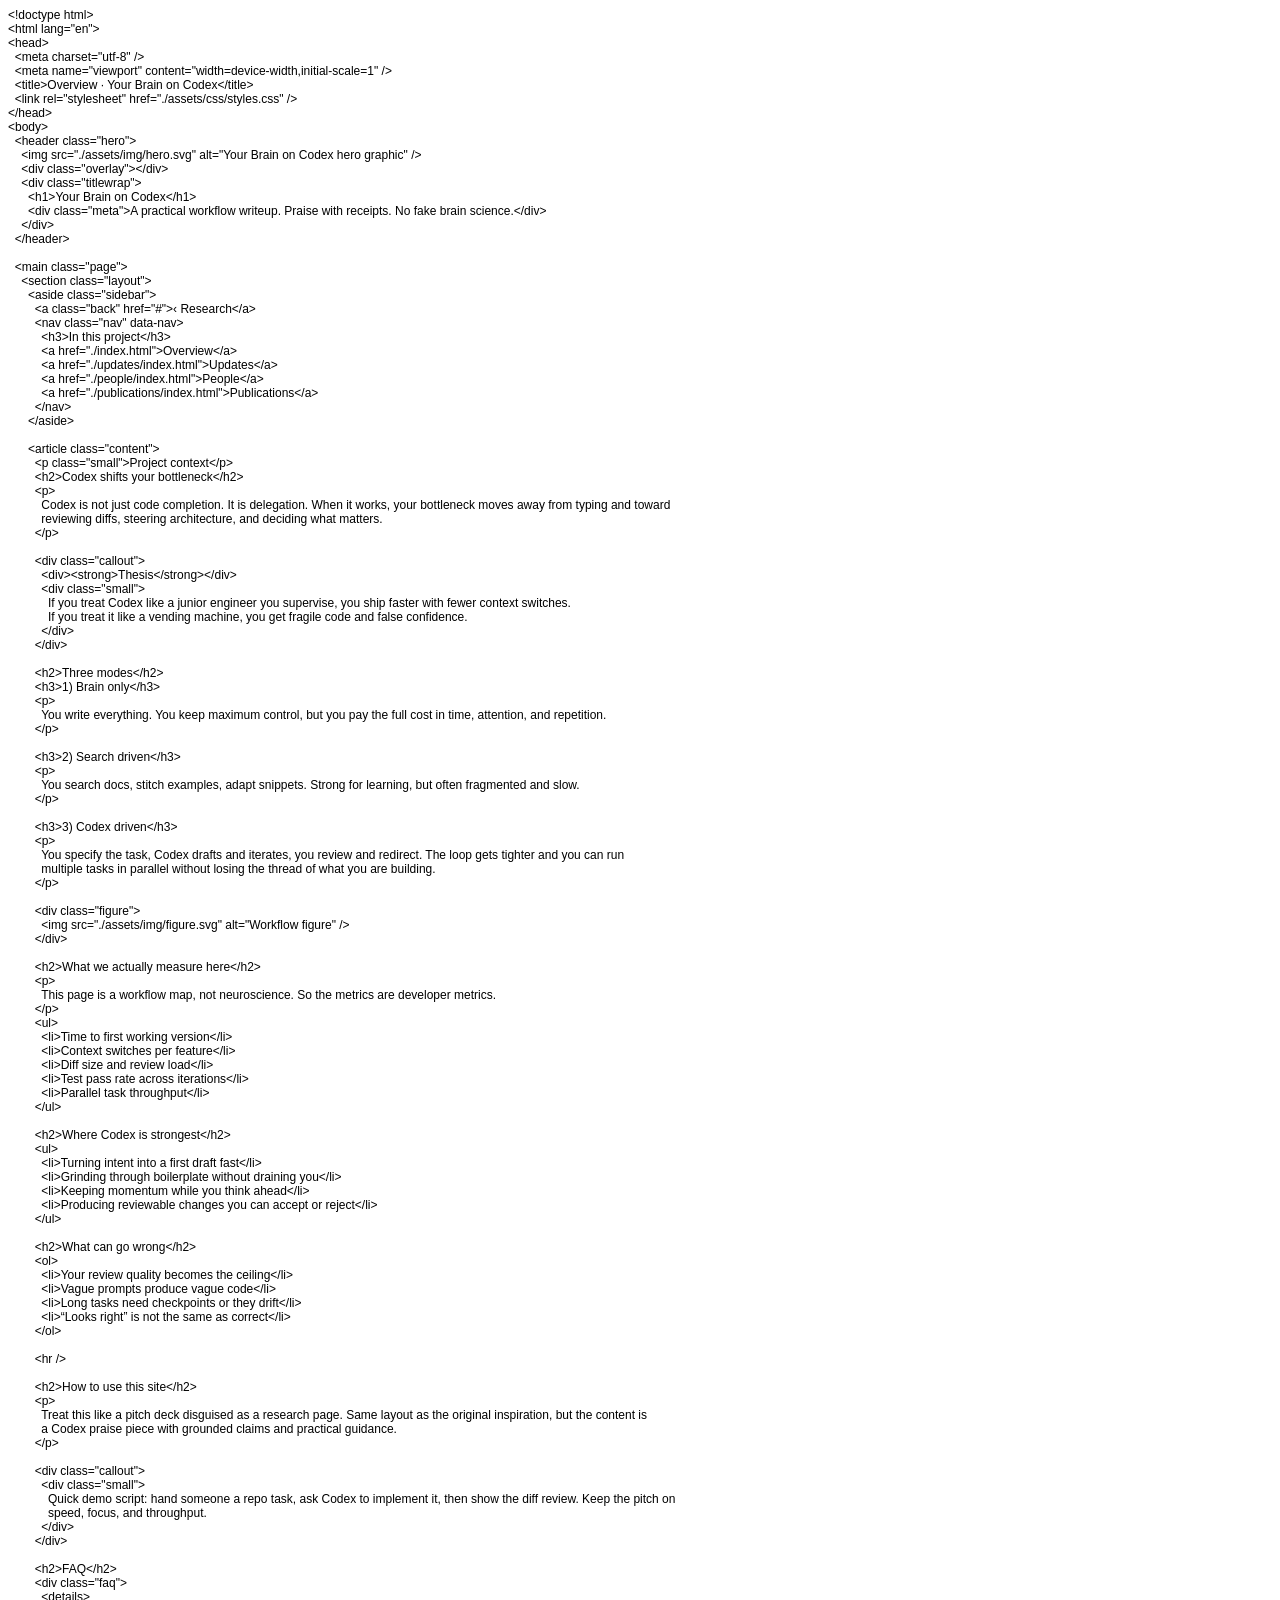
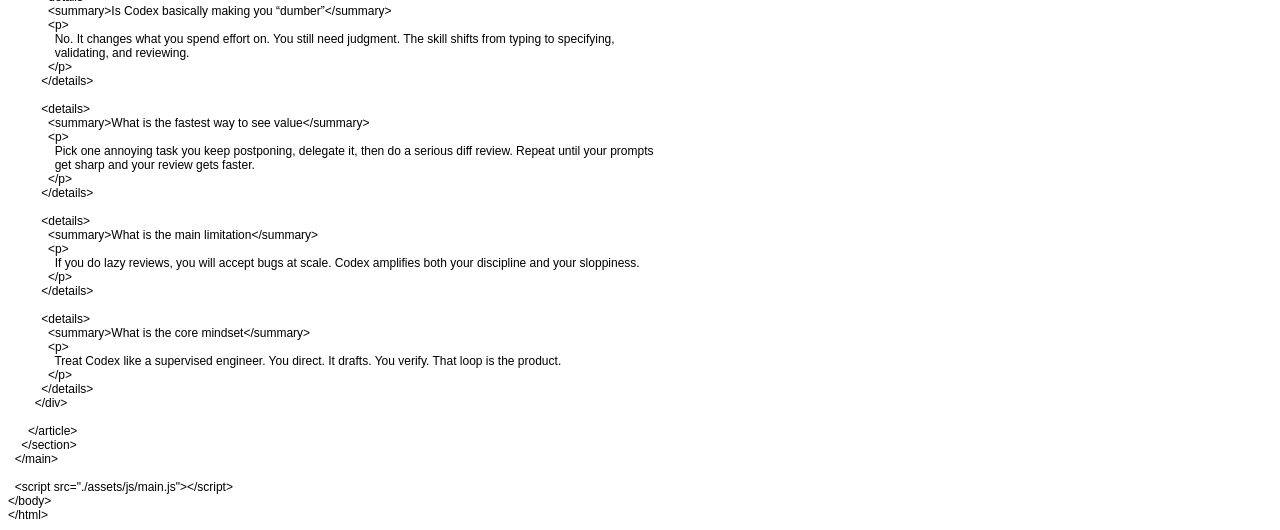
==== index.html @ 1cfba2a9 "Initial: Your Brain on Codex static site" ====
<!DOCTYPE html PUBLIC "-//W3C//DTD HTML 4.01//EN" "http://www.w3.org/TR/html4/strict.dtd">
<html>
<head>
  <meta http-equiv="Content-Type" content="text/html; charset=utf-8">
  <meta http-equiv="Content-Style-Type" content="text/css">
  <title></title>
  <meta name="Generator" content="Cocoa HTML Writer">
  <meta name="CocoaVersion" content="2685.3">
  <style type="text/css">
    p.p1 {margin: 0.0px 0.0px 0.0px 0.0px; font: 12.0px Helvetica}
    p.p2 {margin: 0.0px 0.0px 0.0px 0.0px; font: 12.0px Helvetica; min-height: 14.0px}
  </style>
</head>
<body>
<p class="p1">&lt;!doctype html&gt;</p>
<p class="p1">&lt;html lang="en"&gt;</p>
<p class="p1">&lt;head&gt;</p>
<p class="p1"><span class="Apple-converted-space">  </span>&lt;meta charset="utf-8" /&gt;</p>
<p class="p1"><span class="Apple-converted-space">  </span>&lt;meta name="viewport" content="width=device-width,initial-scale=1" /&gt;</p>
<p class="p1"><span class="Apple-converted-space">  </span>&lt;title&gt;Overview · Your Brain on Codex&lt;/title&gt;</p>
<p class="p1"><span class="Apple-converted-space">  </span>&lt;link rel="stylesheet" href="./assets/css/styles.css" /&gt;</p>
<p class="p1">&lt;/head&gt;</p>
<p class="p1">&lt;body&gt;</p>
<p class="p1"><span class="Apple-converted-space">  </span>&lt;header class="hero"&gt;</p>
<p class="p1"><span class="Apple-converted-space">    </span>&lt;img src="./assets/img/hero.svg" alt="Your Brain on Codex hero graphic" /&gt;</p>
<p class="p1"><span class="Apple-converted-space">    </span>&lt;div class="overlay"&gt;&lt;/div&gt;</p>
<p class="p1"><span class="Apple-converted-space">    </span>&lt;div class="titlewrap"&gt;</p>
<p class="p1"><span class="Apple-converted-space">      </span>&lt;h1&gt;Your Brain on Codex&lt;/h1&gt;</p>
<p class="p1"><span class="Apple-converted-space">      </span>&lt;div class="meta"&gt;A practical workflow writeup. Praise with receipts. No fake brain science.&lt;/div&gt;</p>
<p class="p1"><span class="Apple-converted-space">    </span>&lt;/div&gt;</p>
<p class="p1"><span class="Apple-converted-space">  </span>&lt;/header&gt;</p>
<p class="p2"><br></p>
<p class="p1"><span class="Apple-converted-space">  </span>&lt;main class="page"&gt;</p>
<p class="p1"><span class="Apple-converted-space">    </span>&lt;section class="layout"&gt;</p>
<p class="p1"><span class="Apple-converted-space">      </span>&lt;aside class="sidebar"&gt;</p>
<p class="p1"><span class="Apple-converted-space">        </span>&lt;a class="back" href="#"&gt;‹ Research&lt;/a&gt;</p>
<p class="p1"><span class="Apple-converted-space">        </span>&lt;nav class="nav" data-nav&gt;</p>
<p class="p1"><span class="Apple-converted-space">          </span>&lt;h3&gt;In this project&lt;/h3&gt;</p>
<p class="p1"><span class="Apple-converted-space">          </span>&lt;a href="./index.html"&gt;Overview&lt;/a&gt;</p>
<p class="p1"><span class="Apple-converted-space">          </span>&lt;a href="./updates/index.html"&gt;Updates&lt;/a&gt;</p>
<p class="p1"><span class="Apple-converted-space">          </span>&lt;a href="./people/index.html"&gt;People&lt;/a&gt;</p>
<p class="p1"><span class="Apple-converted-space">          </span>&lt;a href="./publications/index.html"&gt;Publications&lt;/a&gt;</p>
<p class="p1"><span class="Apple-converted-space">        </span>&lt;/nav&gt;</p>
<p class="p1"><span class="Apple-converted-space">      </span>&lt;/aside&gt;</p>
<p class="p2"><br></p>
<p class="p1"><span class="Apple-converted-space">      </span>&lt;article class="content"&gt;</p>
<p class="p1"><span class="Apple-converted-space">        </span>&lt;p class="small"&gt;Project context&lt;/p&gt;</p>
<p class="p1"><span class="Apple-converted-space">        </span>&lt;h2&gt;Codex shifts your bottleneck&lt;/h2&gt;</p>
<p class="p1"><span class="Apple-converted-space">        </span>&lt;p&gt;</p>
<p class="p1"><span class="Apple-converted-space">          </span>Codex is not just code completion. It is delegation. When it works, your bottleneck moves away from typing and toward</p>
<p class="p1"><span class="Apple-converted-space">          </span>reviewing diffs, steering architecture, and deciding what matters.</p>
<p class="p1"><span class="Apple-converted-space">        </span>&lt;/p&gt;</p>
<p class="p2"><br></p>
<p class="p1"><span class="Apple-converted-space">        </span>&lt;div class="callout"&gt;</p>
<p class="p1"><span class="Apple-converted-space">          </span>&lt;div&gt;&lt;strong&gt;Thesis&lt;/strong&gt;&lt;/div&gt;</p>
<p class="p1"><span class="Apple-converted-space">          </span>&lt;div class="small"&gt;</p>
<p class="p1"><span class="Apple-converted-space">            </span>If you treat Codex like a junior engineer you supervise, you ship faster with fewer context switches.</p>
<p class="p1"><span class="Apple-converted-space">            </span>If you treat it like a vending machine, you get fragile code and false confidence.</p>
<p class="p1"><span class="Apple-converted-space">          </span>&lt;/div&gt;</p>
<p class="p1"><span class="Apple-converted-space">        </span>&lt;/div&gt;</p>
<p class="p2"><br></p>
<p class="p1"><span class="Apple-converted-space">        </span>&lt;h2&gt;Three modes&lt;/h2&gt;</p>
<p class="p1"><span class="Apple-converted-space">        </span>&lt;h3&gt;1) Brain only&lt;/h3&gt;</p>
<p class="p1"><span class="Apple-converted-space">        </span>&lt;p&gt;</p>
<p class="p1"><span class="Apple-converted-space">          </span>You write everything. You keep maximum control, but you pay the full cost in time, attention, and repetition.</p>
<p class="p1"><span class="Apple-converted-space">        </span>&lt;/p&gt;</p>
<p class="p2"><br></p>
<p class="p1"><span class="Apple-converted-space">        </span>&lt;h3&gt;2) Search driven&lt;/h3&gt;</p>
<p class="p1"><span class="Apple-converted-space">        </span>&lt;p&gt;</p>
<p class="p1"><span class="Apple-converted-space">          </span>You search docs, stitch examples, adapt snippets. Strong for learning, but often fragmented and slow.</p>
<p class="p1"><span class="Apple-converted-space">        </span>&lt;/p&gt;</p>
<p class="p2"><br></p>
<p class="p1"><span class="Apple-converted-space">        </span>&lt;h3&gt;3) Codex driven&lt;/h3&gt;</p>
<p class="p1"><span class="Apple-converted-space">        </span>&lt;p&gt;</p>
<p class="p1"><span class="Apple-converted-space">          </span>You specify the task, Codex drafts and iterates, you review and redirect. The loop gets tighter and you can run</p>
<p class="p1"><span class="Apple-converted-space">          </span>multiple tasks in parallel without losing the thread of what you are building.</p>
<p class="p1"><span class="Apple-converted-space">        </span>&lt;/p&gt;</p>
<p class="p2"><br></p>
<p class="p1"><span class="Apple-converted-space">        </span>&lt;div class="figure"&gt;</p>
<p class="p1"><span class="Apple-converted-space">          </span>&lt;img src="./assets/img/figure.svg" alt="Workflow figure" /&gt;</p>
<p class="p1"><span class="Apple-converted-space">        </span>&lt;/div&gt;</p>
<p class="p2"><br></p>
<p class="p1"><span class="Apple-converted-space">        </span>&lt;h2&gt;What we actually measure here&lt;/h2&gt;</p>
<p class="p1"><span class="Apple-converted-space">        </span>&lt;p&gt;</p>
<p class="p1"><span class="Apple-converted-space">          </span>This page is a workflow map, not neuroscience. So the metrics are developer metrics.</p>
<p class="p1"><span class="Apple-converted-space">        </span>&lt;/p&gt;</p>
<p class="p1"><span class="Apple-converted-space">        </span>&lt;ul&gt;</p>
<p class="p1"><span class="Apple-converted-space">          </span>&lt;li&gt;Time to first working version&lt;/li&gt;</p>
<p class="p1"><span class="Apple-converted-space">          </span>&lt;li&gt;Context switches per feature&lt;/li&gt;</p>
<p class="p1"><span class="Apple-converted-space">          </span>&lt;li&gt;Diff size and review load&lt;/li&gt;</p>
<p class="p1"><span class="Apple-converted-space">          </span>&lt;li&gt;Test pass rate across iterations&lt;/li&gt;</p>
<p class="p1"><span class="Apple-converted-space">          </span>&lt;li&gt;Parallel task throughput&lt;/li&gt;</p>
<p class="p1"><span class="Apple-converted-space">        </span>&lt;/ul&gt;</p>
<p class="p2"><br></p>
<p class="p1"><span class="Apple-converted-space">        </span>&lt;h2&gt;Where Codex is strongest&lt;/h2&gt;</p>
<p class="p1"><span class="Apple-converted-space">        </span>&lt;ul&gt;</p>
<p class="p1"><span class="Apple-converted-space">          </span>&lt;li&gt;Turning intent into a first draft fast&lt;/li&gt;</p>
<p class="p1"><span class="Apple-converted-space">          </span>&lt;li&gt;Grinding through boilerplate without draining you&lt;/li&gt;</p>
<p class="p1"><span class="Apple-converted-space">          </span>&lt;li&gt;Keeping momentum while you think ahead&lt;/li&gt;</p>
<p class="p1"><span class="Apple-converted-space">          </span>&lt;li&gt;Producing reviewable changes you can accept or reject&lt;/li&gt;</p>
<p class="p1"><span class="Apple-converted-space">        </span>&lt;/ul&gt;</p>
<p class="p2"><br></p>
<p class="p1"><span class="Apple-converted-space">        </span>&lt;h2&gt;What can go wrong&lt;/h2&gt;</p>
<p class="p1"><span class="Apple-converted-space">        </span>&lt;ol&gt;</p>
<p class="p1"><span class="Apple-converted-space">          </span>&lt;li&gt;Your review quality becomes the ceiling&lt;/li&gt;</p>
<p class="p1"><span class="Apple-converted-space">          </span>&lt;li&gt;Vague prompts produce vague code&lt;/li&gt;</p>
<p class="p1"><span class="Apple-converted-space">          </span>&lt;li&gt;Long tasks need checkpoints or they drift&lt;/li&gt;</p>
<p class="p1"><span class="Apple-converted-space">          </span>&lt;li&gt;“Looks right” is not the same as correct&lt;/li&gt;</p>
<p class="p1"><span class="Apple-converted-space">        </span>&lt;/ol&gt;</p>
<p class="p2"><br></p>
<p class="p1"><span class="Apple-converted-space">        </span>&lt;hr /&gt;</p>
<p class="p2"><br></p>
<p class="p1"><span class="Apple-converted-space">        </span>&lt;h2&gt;How to use this site&lt;/h2&gt;</p>
<p class="p1"><span class="Apple-converted-space">        </span>&lt;p&gt;</p>
<p class="p1"><span class="Apple-converted-space">          </span>Treat this like a pitch deck disguised as a research page. Same layout as the original inspiration, but the content is</p>
<p class="p1"><span class="Apple-converted-space">          </span>a Codex praise piece with grounded claims and practical guidance.</p>
<p class="p1"><span class="Apple-converted-space">        </span>&lt;/p&gt;</p>
<p class="p2"><br></p>
<p class="p1"><span class="Apple-converted-space">        </span>&lt;div class="callout"&gt;</p>
<p class="p1"><span class="Apple-converted-space">          </span>&lt;div class="small"&gt;</p>
<p class="p1"><span class="Apple-converted-space">            </span>Quick demo script: hand someone a repo task, ask Codex to implement it, then show the diff review. Keep the pitch on</p>
<p class="p1"><span class="Apple-converted-space">            </span>speed, focus, and throughput.</p>
<p class="p1"><span class="Apple-converted-space">          </span>&lt;/div&gt;</p>
<p class="p1"><span class="Apple-converted-space">        </span>&lt;/div&gt;</p>
<p class="p2"><br></p>
<p class="p1"><span class="Apple-converted-space">        </span>&lt;h2&gt;FAQ&lt;/h2&gt;</p>
<p class="p1"><span class="Apple-converted-space">        </span>&lt;div class="faq"&gt;</p>
<p class="p1"><span class="Apple-converted-space">          </span>&lt;details&gt;</p>
<p class="p1"><span class="Apple-converted-space">            </span>&lt;summary&gt;Is Codex basically making you “dumber”&lt;/summary&gt;</p>
<p class="p1"><span class="Apple-converted-space">            </span>&lt;p&gt;</p>
<p class="p1"><span class="Apple-converted-space">              </span>No. It changes what you spend effort on. You still need judgment. The skill shifts from typing to specifying,</p>
<p class="p1"><span class="Apple-converted-space">              </span>validating, and reviewing.</p>
<p class="p1"><span class="Apple-converted-space">            </span>&lt;/p&gt;</p>
<p class="p1"><span class="Apple-converted-space">          </span>&lt;/details&gt;</p>
<p class="p2"><br></p>
<p class="p1"><span class="Apple-converted-space">          </span>&lt;details&gt;</p>
<p class="p1"><span class="Apple-converted-space">            </span>&lt;summary&gt;What is the fastest way to see value&lt;/summary&gt;</p>
<p class="p1"><span class="Apple-converted-space">            </span>&lt;p&gt;</p>
<p class="p1"><span class="Apple-converted-space">              </span>Pick one annoying task you keep postponing, delegate it, then do a serious diff review. Repeat until your prompts</p>
<p class="p1"><span class="Apple-converted-space">              </span>get sharp and your review gets faster.</p>
<p class="p1"><span class="Apple-converted-space">            </span>&lt;/p&gt;</p>
<p class="p1"><span class="Apple-converted-space">          </span>&lt;/details&gt;</p>
<p class="p2"><br></p>
<p class="p1"><span class="Apple-converted-space">          </span>&lt;details&gt;</p>
<p class="p1"><span class="Apple-converted-space">            </span>&lt;summary&gt;What is the main limitation&lt;/summary&gt;</p>
<p class="p1"><span class="Apple-converted-space">            </span>&lt;p&gt;</p>
<p class="p1"><span class="Apple-converted-space">              </span>If you do lazy reviews, you will accept bugs at scale. Codex amplifies both your discipline and your sloppiness.</p>
<p class="p1"><span class="Apple-converted-space">            </span>&lt;/p&gt;</p>
<p class="p1"><span class="Apple-converted-space">          </span>&lt;/details&gt;</p>
<p class="p2"><br></p>
<p class="p1"><span class="Apple-converted-space">          </span>&lt;details&gt;</p>
<p class="p1"><span class="Apple-converted-space">            </span>&lt;summary&gt;What is the core mindset&lt;/summary&gt;</p>
<p class="p1"><span class="Apple-converted-space">            </span>&lt;p&gt;</p>
<p class="p1"><span class="Apple-converted-space">              </span>Treat Codex like a supervised engineer. You direct. It drafts. You verify. That loop is the product.</p>
<p class="p1"><span class="Apple-converted-space">            </span>&lt;/p&gt;</p>
<p class="p1"><span class="Apple-converted-space">          </span>&lt;/details&gt;</p>
<p class="p1"><span class="Apple-converted-space">        </span>&lt;/div&gt;</p>
<p class="p2"><br></p>
<p class="p1"><span class="Apple-converted-space">      </span>&lt;/article&gt;</p>
<p class="p1"><span class="Apple-converted-space">    </span>&lt;/section&gt;</p>
<p class="p1"><span class="Apple-converted-space">  </span>&lt;/main&gt;</p>
<p class="p2"><br></p>
<p class="p1"><span class="Apple-converted-space">  </span>&lt;script src="./assets/js/main.js"&gt;&lt;/script&gt;</p>
<p class="p1">&lt;/body&gt;</p>
<p class="p1">&lt;/html&gt;</p>
</body>
</html>
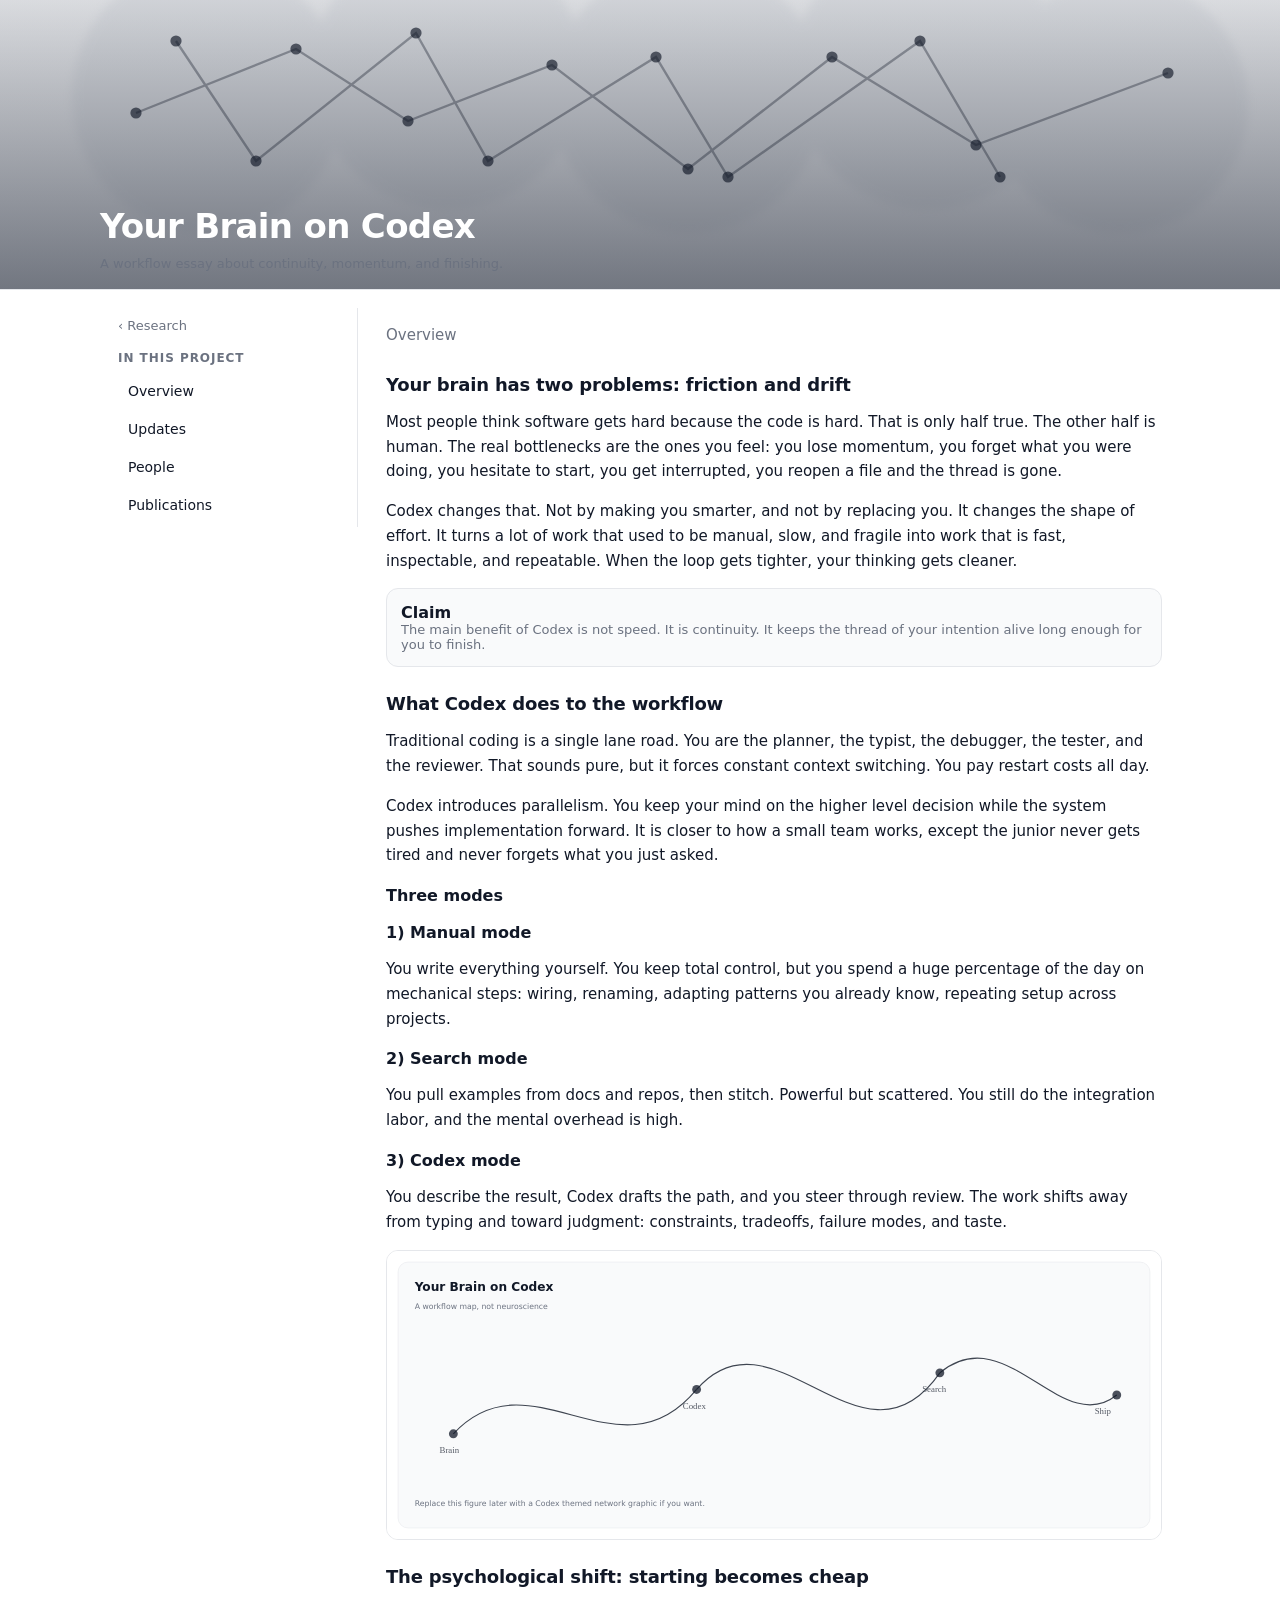
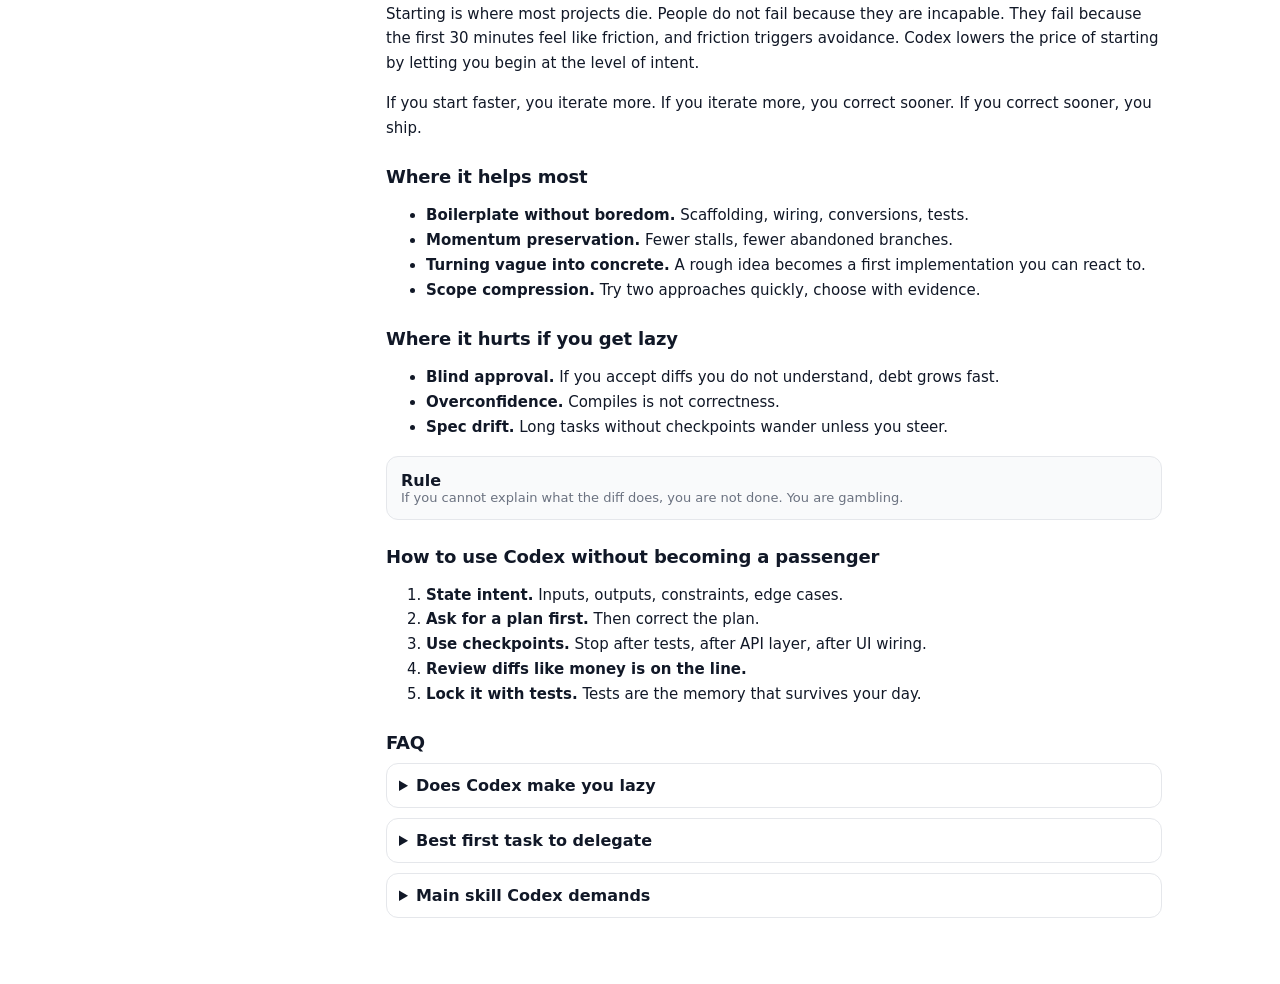
==== commit 0ad586e5: "Rewrite overview and fix rendering" ====
--- a/index.html
+++ b/index.html
@@ -1,167 +1,148 @@
-<!DOCTYPE html PUBLIC "-//W3C//DTD HTML 4.01//EN" "http://www.w3.org/TR/html4/strict.dtd">
-<html>
+<!doctype html>
+<html lang="en">
 <head>
-  <meta http-equiv="Content-Type" content="text/html; charset=utf-8">
-  <meta http-equiv="Content-Style-Type" content="text/css">
-  <title></title>
-  <meta name="Generator" content="Cocoa HTML Writer">
-  <meta name="CocoaVersion" content="2685.3">
-  <style type="text/css">
-    p.p1 {margin: 0.0px 0.0px 0.0px 0.0px; font: 12.0px Helvetica}
-    p.p2 {margin: 0.0px 0.0px 0.0px 0.0px; font: 12.0px Helvetica; min-height: 14.0px}
-  </style>
+  <meta charset="utf-8" />
+  <meta name="viewport" content="width=device-width,initial-scale=1" />
+  <title>Overview · Your Brain on Codex</title>
+  <link rel="stylesheet" href="./assets/css/styles.css" />
 </head>
 <body>
-<p class="p1">&lt;!doctype html&gt;</p>
-<p class="p1">&lt;html lang="en"&gt;</p>
-<p class="p1">&lt;head&gt;</p>
-<p class="p1"><span class="Apple-converted-space">  </span>&lt;meta charset="utf-8" /&gt;</p>
-<p class="p1"><span class="Apple-converted-space">  </span>&lt;meta name="viewport" content="width=device-width,initial-scale=1" /&gt;</p>
-<p class="p1"><span class="Apple-converted-space">  </span>&lt;title&gt;Overview · Your Brain on Codex&lt;/title&gt;</p>
-<p class="p1"><span class="Apple-converted-space">  </span>&lt;link rel="stylesheet" href="./assets/css/styles.css" /&gt;</p>
-<p class="p1">&lt;/head&gt;</p>
-<p class="p1">&lt;body&gt;</p>
-<p class="p1"><span class="Apple-converted-space">  </span>&lt;header class="hero"&gt;</p>
-<p class="p1"><span class="Apple-converted-space">    </span>&lt;img src="./assets/img/hero.svg" alt="Your Brain on Codex hero graphic" /&gt;</p>
-<p class="p1"><span class="Apple-converted-space">    </span>&lt;div class="overlay"&gt;&lt;/div&gt;</p>
-<p class="p1"><span class="Apple-converted-space">    </span>&lt;div class="titlewrap"&gt;</p>
-<p class="p1"><span class="Apple-converted-space">      </span>&lt;h1&gt;Your Brain on Codex&lt;/h1&gt;</p>
-<p class="p1"><span class="Apple-converted-space">      </span>&lt;div class="meta"&gt;A practical workflow writeup. Praise with receipts. No fake brain science.&lt;/div&gt;</p>
-<p class="p1"><span class="Apple-converted-space">    </span>&lt;/div&gt;</p>
-<p class="p1"><span class="Apple-converted-space">  </span>&lt;/header&gt;</p>
-<p class="p2"><br></p>
-<p class="p1"><span class="Apple-converted-space">  </span>&lt;main class="page"&gt;</p>
-<p class="p1"><span class="Apple-converted-space">    </span>&lt;section class="layout"&gt;</p>
-<p class="p1"><span class="Apple-converted-space">      </span>&lt;aside class="sidebar"&gt;</p>
-<p class="p1"><span class="Apple-converted-space">        </span>&lt;a class="back" href="#"&gt;‹ Research&lt;/a&gt;</p>
-<p class="p1"><span class="Apple-converted-space">        </span>&lt;nav class="nav" data-nav&gt;</p>
-<p class="p1"><span class="Apple-converted-space">          </span>&lt;h3&gt;In this project&lt;/h3&gt;</p>
-<p class="p1"><span class="Apple-converted-space">          </span>&lt;a href="./index.html"&gt;Overview&lt;/a&gt;</p>
-<p class="p1"><span class="Apple-converted-space">          </span>&lt;a href="./updates/index.html"&gt;Updates&lt;/a&gt;</p>
-<p class="p1"><span class="Apple-converted-space">          </span>&lt;a href="./people/index.html"&gt;People&lt;/a&gt;</p>
-<p class="p1"><span class="Apple-converted-space">          </span>&lt;a href="./publications/index.html"&gt;Publications&lt;/a&gt;</p>
-<p class="p1"><span class="Apple-converted-space">        </span>&lt;/nav&gt;</p>
-<p class="p1"><span class="Apple-converted-space">      </span>&lt;/aside&gt;</p>
-<p class="p2"><br></p>
-<p class="p1"><span class="Apple-converted-space">      </span>&lt;article class="content"&gt;</p>
-<p class="p1"><span class="Apple-converted-space">        </span>&lt;p class="small"&gt;Project context&lt;/p&gt;</p>
-<p class="p1"><span class="Apple-converted-space">        </span>&lt;h2&gt;Codex shifts your bottleneck&lt;/h2&gt;</p>
-<p class="p1"><span class="Apple-converted-space">        </span>&lt;p&gt;</p>
-<p class="p1"><span class="Apple-converted-space">          </span>Codex is not just code completion. It is delegation. When it works, your bottleneck moves away from typing and toward</p>
-<p class="p1"><span class="Apple-converted-space">          </span>reviewing diffs, steering architecture, and deciding what matters.</p>
-<p class="p1"><span class="Apple-converted-space">        </span>&lt;/p&gt;</p>
-<p class="p2"><br></p>
-<p class="p1"><span class="Apple-converted-space">        </span>&lt;div class="callout"&gt;</p>
-<p class="p1"><span class="Apple-converted-space">          </span>&lt;div&gt;&lt;strong&gt;Thesis&lt;/strong&gt;&lt;/div&gt;</p>
-<p class="p1"><span class="Apple-converted-space">          </span>&lt;div class="small"&gt;</p>
-<p class="p1"><span class="Apple-converted-space">            </span>If you treat Codex like a junior engineer you supervise, you ship faster with fewer context switches.</p>
-<p class="p1"><span class="Apple-converted-space">            </span>If you treat it like a vending machine, you get fragile code and false confidence.</p>
-<p class="p1"><span class="Apple-converted-space">          </span>&lt;/div&gt;</p>
-<p class="p1"><span class="Apple-converted-space">        </span>&lt;/div&gt;</p>
-<p class="p2"><br></p>
-<p class="p1"><span class="Apple-converted-space">        </span>&lt;h2&gt;Three modes&lt;/h2&gt;</p>
-<p class="p1"><span class="Apple-converted-space">        </span>&lt;h3&gt;1) Brain only&lt;/h3&gt;</p>
-<p class="p1"><span class="Apple-converted-space">        </span>&lt;p&gt;</p>
-<p class="p1"><span class="Apple-converted-space">          </span>You write everything. You keep maximum control, but you pay the full cost in time, attention, and repetition.</p>
-<p class="p1"><span class="Apple-converted-space">        </span>&lt;/p&gt;</p>
-<p class="p2"><br></p>
-<p class="p1"><span class="Apple-converted-space">        </span>&lt;h3&gt;2) Search driven&lt;/h3&gt;</p>
-<p class="p1"><span class="Apple-converted-space">        </span>&lt;p&gt;</p>
-<p class="p1"><span class="Apple-converted-space">          </span>You search docs, stitch examples, adapt snippets. Strong for learning, but often fragmented and slow.</p>
-<p class="p1"><span class="Apple-converted-space">        </span>&lt;/p&gt;</p>
-<p class="p2"><br></p>
-<p class="p1"><span class="Apple-converted-space">        </span>&lt;h3&gt;3) Codex driven&lt;/h3&gt;</p>
-<p class="p1"><span class="Apple-converted-space">        </span>&lt;p&gt;</p>
-<p class="p1"><span class="Apple-converted-space">          </span>You specify the task, Codex drafts and iterates, you review and redirect. The loop gets tighter and you can run</p>
-<p class="p1"><span class="Apple-converted-space">          </span>multiple tasks in parallel without losing the thread of what you are building.</p>
-<p class="p1"><span class="Apple-converted-space">        </span>&lt;/p&gt;</p>
-<p class="p2"><br></p>
-<p class="p1"><span class="Apple-converted-space">        </span>&lt;div class="figure"&gt;</p>
-<p class="p1"><span class="Apple-converted-space">          </span>&lt;img src="./assets/img/figure.svg" alt="Workflow figure" /&gt;</p>
-<p class="p1"><span class="Apple-converted-space">        </span>&lt;/div&gt;</p>
-<p class="p2"><br></p>
-<p class="p1"><span class="Apple-converted-space">        </span>&lt;h2&gt;What we actually measure here&lt;/h2&gt;</p>
-<p class="p1"><span class="Apple-converted-space">        </span>&lt;p&gt;</p>
-<p class="p1"><span class="Apple-converted-space">          </span>This page is a workflow map, not neuroscience. So the metrics are developer metrics.</p>
-<p class="p1"><span class="Apple-converted-space">        </span>&lt;/p&gt;</p>
-<p class="p1"><span class="Apple-converted-space">        </span>&lt;ul&gt;</p>
-<p class="p1"><span class="Apple-converted-space">          </span>&lt;li&gt;Time to first working version&lt;/li&gt;</p>
-<p class="p1"><span class="Apple-converted-space">          </span>&lt;li&gt;Context switches per feature&lt;/li&gt;</p>
-<p class="p1"><span class="Apple-converted-space">          </span>&lt;li&gt;Diff size and review load&lt;/li&gt;</p>
-<p class="p1"><span class="Apple-converted-space">          </span>&lt;li&gt;Test pass rate across iterations&lt;/li&gt;</p>
-<p class="p1"><span class="Apple-converted-space">          </span>&lt;li&gt;Parallel task throughput&lt;/li&gt;</p>
-<p class="p1"><span class="Apple-converted-space">        </span>&lt;/ul&gt;</p>
-<p class="p2"><br></p>
-<p class="p1"><span class="Apple-converted-space">        </span>&lt;h2&gt;Where Codex is strongest&lt;/h2&gt;</p>
-<p class="p1"><span class="Apple-converted-space">        </span>&lt;ul&gt;</p>
-<p class="p1"><span class="Apple-converted-space">          </span>&lt;li&gt;Turning intent into a first draft fast&lt;/li&gt;</p>
-<p class="p1"><span class="Apple-converted-space">          </span>&lt;li&gt;Grinding through boilerplate without draining you&lt;/li&gt;</p>
-<p class="p1"><span class="Apple-converted-space">          </span>&lt;li&gt;Keeping momentum while you think ahead&lt;/li&gt;</p>
-<p class="p1"><span class="Apple-converted-space">          </span>&lt;li&gt;Producing reviewable changes you can accept or reject&lt;/li&gt;</p>
-<p class="p1"><span class="Apple-converted-space">        </span>&lt;/ul&gt;</p>
-<p class="p2"><br></p>
-<p class="p1"><span class="Apple-converted-space">        </span>&lt;h2&gt;What can go wrong&lt;/h2&gt;</p>
-<p class="p1"><span class="Apple-converted-space">        </span>&lt;ol&gt;</p>
-<p class="p1"><span class="Apple-converted-space">          </span>&lt;li&gt;Your review quality becomes the ceiling&lt;/li&gt;</p>
-<p class="p1"><span class="Apple-converted-space">          </span>&lt;li&gt;Vague prompts produce vague code&lt;/li&gt;</p>
-<p class="p1"><span class="Apple-converted-space">          </span>&lt;li&gt;Long tasks need checkpoints or they drift&lt;/li&gt;</p>
-<p class="p1"><span class="Apple-converted-space">          </span>&lt;li&gt;“Looks right” is not the same as correct&lt;/li&gt;</p>
-<p class="p1"><span class="Apple-converted-space">        </span>&lt;/ol&gt;</p>
-<p class="p2"><br></p>
-<p class="p1"><span class="Apple-converted-space">        </span>&lt;hr /&gt;</p>
-<p class="p2"><br></p>
-<p class="p1"><span class="Apple-converted-space">        </span>&lt;h2&gt;How to use this site&lt;/h2&gt;</p>
-<p class="p1"><span class="Apple-converted-space">        </span>&lt;p&gt;</p>
-<p class="p1"><span class="Apple-converted-space">          </span>Treat this like a pitch deck disguised as a research page. Same layout as the original inspiration, but the content is</p>
-<p class="p1"><span class="Apple-converted-space">          </span>a Codex praise piece with grounded claims and practical guidance.</p>
-<p class="p1"><span class="Apple-converted-space">        </span>&lt;/p&gt;</p>
-<p class="p2"><br></p>
-<p class="p1"><span class="Apple-converted-space">        </span>&lt;div class="callout"&gt;</p>
-<p class="p1"><span class="Apple-converted-space">          </span>&lt;div class="small"&gt;</p>
-<p class="p1"><span class="Apple-converted-space">            </span>Quick demo script: hand someone a repo task, ask Codex to implement it, then show the diff review. Keep the pitch on</p>
-<p class="p1"><span class="Apple-converted-space">            </span>speed, focus, and throughput.</p>
-<p class="p1"><span class="Apple-converted-space">          </span>&lt;/div&gt;</p>
-<p class="p1"><span class="Apple-converted-space">        </span>&lt;/div&gt;</p>
-<p class="p2"><br></p>
-<p class="p1"><span class="Apple-converted-space">        </span>&lt;h2&gt;FAQ&lt;/h2&gt;</p>
-<p class="p1"><span class="Apple-converted-space">        </span>&lt;div class="faq"&gt;</p>
-<p class="p1"><span class="Apple-converted-space">          </span>&lt;details&gt;</p>
-<p class="p1"><span class="Apple-converted-space">            </span>&lt;summary&gt;Is Codex basically making you “dumber”&lt;/summary&gt;</p>
-<p class="p1"><span class="Apple-converted-space">            </span>&lt;p&gt;</p>
-<p class="p1"><span class="Apple-converted-space">              </span>No. It changes what you spend effort on. You still need judgment. The skill shifts from typing to specifying,</p>
-<p class="p1"><span class="Apple-converted-space">              </span>validating, and reviewing.</p>
-<p class="p1"><span class="Apple-converted-space">            </span>&lt;/p&gt;</p>
-<p class="p1"><span class="Apple-converted-space">          </span>&lt;/details&gt;</p>
-<p class="p2"><br></p>
-<p class="p1"><span class="Apple-converted-space">          </span>&lt;details&gt;</p>
-<p class="p1"><span class="Apple-converted-space">            </span>&lt;summary&gt;What is the fastest way to see value&lt;/summary&gt;</p>
-<p class="p1"><span class="Apple-converted-space">            </span>&lt;p&gt;</p>
-<p class="p1"><span class="Apple-converted-space">              </span>Pick one annoying task you keep postponing, delegate it, then do a serious diff review. Repeat until your prompts</p>
-<p class="p1"><span class="Apple-converted-space">              </span>get sharp and your review gets faster.</p>
-<p class="p1"><span class="Apple-converted-space">            </span>&lt;/p&gt;</p>
-<p class="p1"><span class="Apple-converted-space">          </span>&lt;/details&gt;</p>
-<p class="p2"><br></p>
-<p class="p1"><span class="Apple-converted-space">          </span>&lt;details&gt;</p>
-<p class="p1"><span class="Apple-converted-space">            </span>&lt;summary&gt;What is the main limitation&lt;/summary&gt;</p>
-<p class="p1"><span class="Apple-converted-space">            </span>&lt;p&gt;</p>
-<p class="p1"><span class="Apple-converted-space">              </span>If you do lazy reviews, you will accept bugs at scale. Codex amplifies both your discipline and your sloppiness.</p>
-<p class="p1"><span class="Apple-converted-space">            </span>&lt;/p&gt;</p>
-<p class="p1"><span class="Apple-converted-space">          </span>&lt;/details&gt;</p>
-<p class="p2"><br></p>
-<p class="p1"><span class="Apple-converted-space">          </span>&lt;details&gt;</p>
-<p class="p1"><span class="Apple-converted-space">            </span>&lt;summary&gt;What is the core mindset&lt;/summary&gt;</p>
-<p class="p1"><span class="Apple-converted-space">            </span>&lt;p&gt;</p>
-<p class="p1"><span class="Apple-converted-space">              </span>Treat Codex like a supervised engineer. You direct. It drafts. You verify. That loop is the product.</p>
-<p class="p1"><span class="Apple-converted-space">            </span>&lt;/p&gt;</p>
-<p class="p1"><span class="Apple-converted-space">          </span>&lt;/details&gt;</p>
-<p class="p1"><span class="Apple-converted-space">        </span>&lt;/div&gt;</p>
-<p class="p2"><br></p>
-<p class="p1"><span class="Apple-converted-space">      </span>&lt;/article&gt;</p>
-<p class="p1"><span class="Apple-converted-space">    </span>&lt;/section&gt;</p>
-<p class="p1"><span class="Apple-converted-space">  </span>&lt;/main&gt;</p>
-<p class="p2"><br></p>
-<p class="p1"><span class="Apple-converted-space">  </span>&lt;script src="./assets/js/main.js"&gt;&lt;/script&gt;</p>
-<p class="p1">&lt;/body&gt;</p>
-<p class="p1">&lt;/html&gt;</p>
+  <header class="hero">
+    <img src="./assets/img/hero.svg" alt="Your Brain on Codex hero graphic" />
+    <div class="overlay"></div>
+    <div class="titlewrap">
+      <h1>Your Brain on Codex</h1>
+      <div class="meta">A workflow essay about continuity, momentum, and finishing.</div>
+    </div>
+  </header>
+
+  <main class="page">
+    <section class="layout">
+      <aside class="sidebar">
+        <a class="back" href="#">‹ Research</a>
+        <nav class="nav" data-nav>
+          <h3>In this project</h3>
+          <a href="./index.html">Overview</a>
+          <a href="./updates/index.html">Updates</a>
+          <a href="./people/index.html">People</a>
+          <a href="./publications/index.html">Publications</a>
+        </nav>
+      </aside>
+
+      <article class="content">
+        <p class="small">Overview</p>
+
+        <h2>Your brain has two problems: friction and drift</h2>
+        <p>
+          Most people think software gets hard because the code is hard. That is only half true. The other half is human.
+          The real bottlenecks are the ones you feel: you lose momentum, you forget what you were doing, you hesitate to start,
+          you get interrupted, you reopen a file and the thread is gone.
+        </p>
+        <p>
+          Codex changes that. Not by making you smarter, and not by replacing you. It changes the shape of effort.
+          It turns a lot of work that used to be manual, slow, and fragile into work that is fast, inspectable, and repeatable.
+          When the loop gets tighter, your thinking gets cleaner.
+        </p>
+
+        <div class="callout">
+          <div><strong>Claim</strong></div>
+          <div class="small">
+            The main benefit of Codex is not speed. It is continuity. It keeps the thread of your intention alive long enough for you to finish.
+          </div>
+        </div>
+
+        <h2>What Codex does to the workflow</h2>
+        <p>
+          Traditional coding is a single lane road. You are the planner, the typist, the debugger, the tester, and the reviewer.
+          That sounds pure, but it forces constant context switching. You pay restart costs all day.
+        </p>
+        <p>
+          Codex introduces parallelism. You keep your mind on the higher level decision while the system pushes implementation forward.
+          It is closer to how a small team works, except the junior never gets tired and never forgets what you just asked.
+        </p>
+
+        <h3>Three modes</h3>
+
+        <h3>1) Manual mode</h3>
+        <p>
+          You write everything yourself. You keep total control, but you spend a huge percentage of the day on mechanical steps:
+          wiring, renaming, adapting patterns you already know, repeating setup across projects.
+        </p>
+
+        <h3>2) Search mode</h3>
+        <p>
+          You pull examples from docs and repos, then stitch. Powerful but scattered. You still do the integration labor,
+          and the mental overhead is high.
+        </p>
+
+        <h3>3) Codex mode</h3>
+        <p>
+          You describe the result, Codex drafts the path, and you steer through review.
+          The work shifts away from typing and toward judgment: constraints, tradeoffs, failure modes, and taste.
+        </p>
+
+        <div class="figure">
+          <img src="./assets/img/figure.svg" alt="Workflow figure" />
+        </div>
+
+        <h2>The psychological shift: starting becomes cheap</h2>
+        <p>
+          Starting is where most projects die. People do not fail because they are incapable.
+          They fail because the first 30 minutes feel like friction, and friction triggers avoidance.
+          Codex lowers the price of starting by letting you begin at the level of intent.
+        </p>
+        <p>
+          If you start faster, you iterate more. If you iterate more, you correct sooner. If you correct sooner, you ship.
+        </p>
+
+        <h2>Where it helps most</h2>
+        <ul>
+          <li><strong>Boilerplate without boredom.</strong> Scaffolding, wiring, conversions, tests.</li>
+          <li><strong>Momentum preservation.</strong> Fewer stalls, fewer abandoned branches.</li>
+          <li><strong>Turning vague into concrete.</strong> A rough idea becomes a first implementation you can react to.</li>
+          <li><strong>Scope compression.</strong> Try two approaches quickly, choose with evidence.</li>
+        </ul>
+
+        <h2>Where it hurts if you get lazy</h2>
+        <ul>
+          <li><strong>Blind approval.</strong> If you accept diffs you do not understand, debt grows fast.</li>
+          <li><strong>Overconfidence.</strong> Compiles is not correctness.</li>
+          <li><strong>Spec drift.</strong> Long tasks without checkpoints wander unless you steer.</li>
+        </ul>
+
+        <div class="callout">
+          <div><strong>Rule</strong></div>
+          <div class="small">If you cannot explain what the diff does, you are not done. You are gambling.</div>
+        </div>
+
+        <h2>How to use Codex without becoming a passenger</h2>
+        <ol>
+          <li><strong>State intent.</strong> Inputs, outputs, constraints, edge cases.</li>
+          <li><strong>Ask for a plan first.</strong> Then correct the plan.</li>
+          <li><strong>Use checkpoints.</strong> Stop after tests, after API layer, after UI wiring.</li>
+          <li><strong>Review diffs like money is on the line.</strong></li>
+          <li><strong>Lock it with tests.</strong> Tests are the memory that survives your day.</li>
+        </ol>
+
+        <h2>FAQ</h2>
+        <div class="faq">
+          <details>
+            <summary>Does Codex make you lazy</summary>
+            <p>It can, if you let it. The healthier pattern is spending effort where it matters. Typing less is not thinking less.</p>
+          </details>
+          <details>
+            <summary>Best first task to delegate</summary>
+            <p>Something you already understand but do not want to do: refactoring, wiring, tests, setup. You will judge quality fast.</p>
+          </details>
+          <details>
+            <summary>Main skill Codex demands</summary>
+            <p>Specifying and reviewing. Clear constraints and ruthless diff review.</p>
+          </details>
+        </div>
+      </article>
+    </section>
+  </main>
+
+  <script src="./assets/js/main.js"></script>
 </body>
 </html>
--- a/assets/css/styles.css
+++ b/assets/css/styles.css
@@ -0,0 +1,203 @@
+:root {
+  --bg: #ffffff;
+  --text: #111827;
+  --muted: #6b7280;
+  --line: #e5e7eb;
+  --panel: #f9fafb;
+  --link: #111827;
+  --linkHover: #2563eb;
+  --accent: #111827;
+  --max: 1080px;
+  --sidebar: 240px;
+}
+
+* { box-sizing: border-box; }
+
+html, body {
+  margin: 0;
+  padding: 0;
+  font-family: ui-sans-serif, system-ui, -apple-system, Segoe UI, Roboto, Helvetica, Arial, "Apple Color Emoji", "Segoe UI Emoji";
+  color: var(--text);
+  background: var(--bg);
+}
+
+a { color: var(--link); text-decoration: none; }
+a:hover { color: var(--linkHover); text-decoration: underline; }
+
+.page {
+  max-width: var(--max);
+  margin: 0 auto;
+  padding: 0 18px 56px;
+}
+
+.hero {
+  position: relative;
+  width: 100%;
+  height: 290px;
+  border-bottom: 1px solid var(--line);
+  background: #f3f4f6;
+  overflow: hidden;
+}
+
+.hero img {
+  width: 100%;
+  height: 100%;
+  object-fit: cover;
+  display: block;
+}
+
+.hero .overlay {
+  position: absolute;
+  inset: 0;
+  background: linear-gradient(to bottom, rgba(17,24,39,0.1), rgba(17,24,39,0.55));
+}
+
+.hero .titlewrap {
+  position: absolute;
+  left: 18px;
+  right: 18px;
+  bottom: 18px;
+  max-width: var(--max);
+  margin: 0 auto;
+}
+
+.hero h1 {
+  margin: 0;
+  font-weight: 700;
+  letter-spacing: -0.02em;
+  color: white;
+  font-size: 34px;
+}
+
+.layout {
+  display: grid;
+  grid-template-columns: var(--sidebar) 1fr;
+  gap: 28px;
+  padding-top: 18px;
+}
+
+.sidebar {
+  position: sticky;
+  top: 16px;
+  align-self: start;
+  border-right: 1px solid var(--line);
+  padding-right: 18px;
+}
+
+.sidebar .back {
+  display: inline-block;
+  margin: 10px 0 18px;
+  color: var(--muted);
+  font-size: 13px;
+}
+
+.nav h3 {
+  font-size: 12px;
+  color: var(--muted);
+  text-transform: uppercase;
+  letter-spacing: 0.08em;
+  margin: 0 0 10px;
+}
+
+.nav a {
+  display: block;
+  padding: 8px 10px;
+  border-radius: 8px;
+  margin-bottom: 6px;
+  font-size: 14px;
+  color: var(--text);
+}
+
+.nav a.active {
+  background: var(--panel);
+  border: 1px solid var(--line);
+  text-decoration: none;
+}
+
+.content {
+  min-width: 0;
+}
+
+.content p, .content li {
+  line-height: 1.65;
+  font-size: 15px;
+}
+
+.content h2 {
+  margin: 26px 0 10px;
+  font-size: 18px;
+  letter-spacing: -0.01em;
+}
+
+.content h3 {
+  margin: 18px 0 10px;
+  font-size: 16px;
+}
+
+.meta {
+  color: var(--muted);
+  font-size: 13px;
+  margin-top: 10px;
+}
+
+.callout {
+  border: 1px solid var(--line);
+  background: var(--panel);
+  padding: 14px 14px;
+  border-radius: 12px;
+  margin: 14px 0;
+}
+
+.figure {
+  border: 1px solid var(--line);
+  border-radius: 12px;
+  overflow: hidden;
+  background: white;
+  margin: 16px 0;
+}
+
+.figure img { width: 100%; height: auto; display: block; }
+
+.kbd {
+  font-family: ui-monospace, SFMono-Regular, Menlo, Monaco, Consolas, "Liberation Mono", "Courier New", monospace;
+  font-size: 13px;
+  background: #111827;
+  color: white;
+  border-radius: 8px;
+  padding: 2px 8px;
+}
+
+.small {
+  font-size: 13px;
+  color: var(--muted);
+}
+
+hr {
+  border: none;
+  border-top: 1px solid var(--line);
+  margin: 26px 0;
+}
+
+.faq details {
+  border: 1px solid var(--line);
+  border-radius: 12px;
+  padding: 12px 12px;
+  margin: 10px 0;
+  background: white;
+}
+
+.faq summary {
+  cursor: pointer;
+  font-weight: 600;
+}
+
+@media (max-width: 920px) {
+  .layout { grid-template-columns: 1fr; }
+  .sidebar {
+    position: relative;
+    border-right: none;
+    padding-right: 0;
+    border-bottom: 1px solid var(--line);
+    padding-bottom: 14px;
+  }
+}
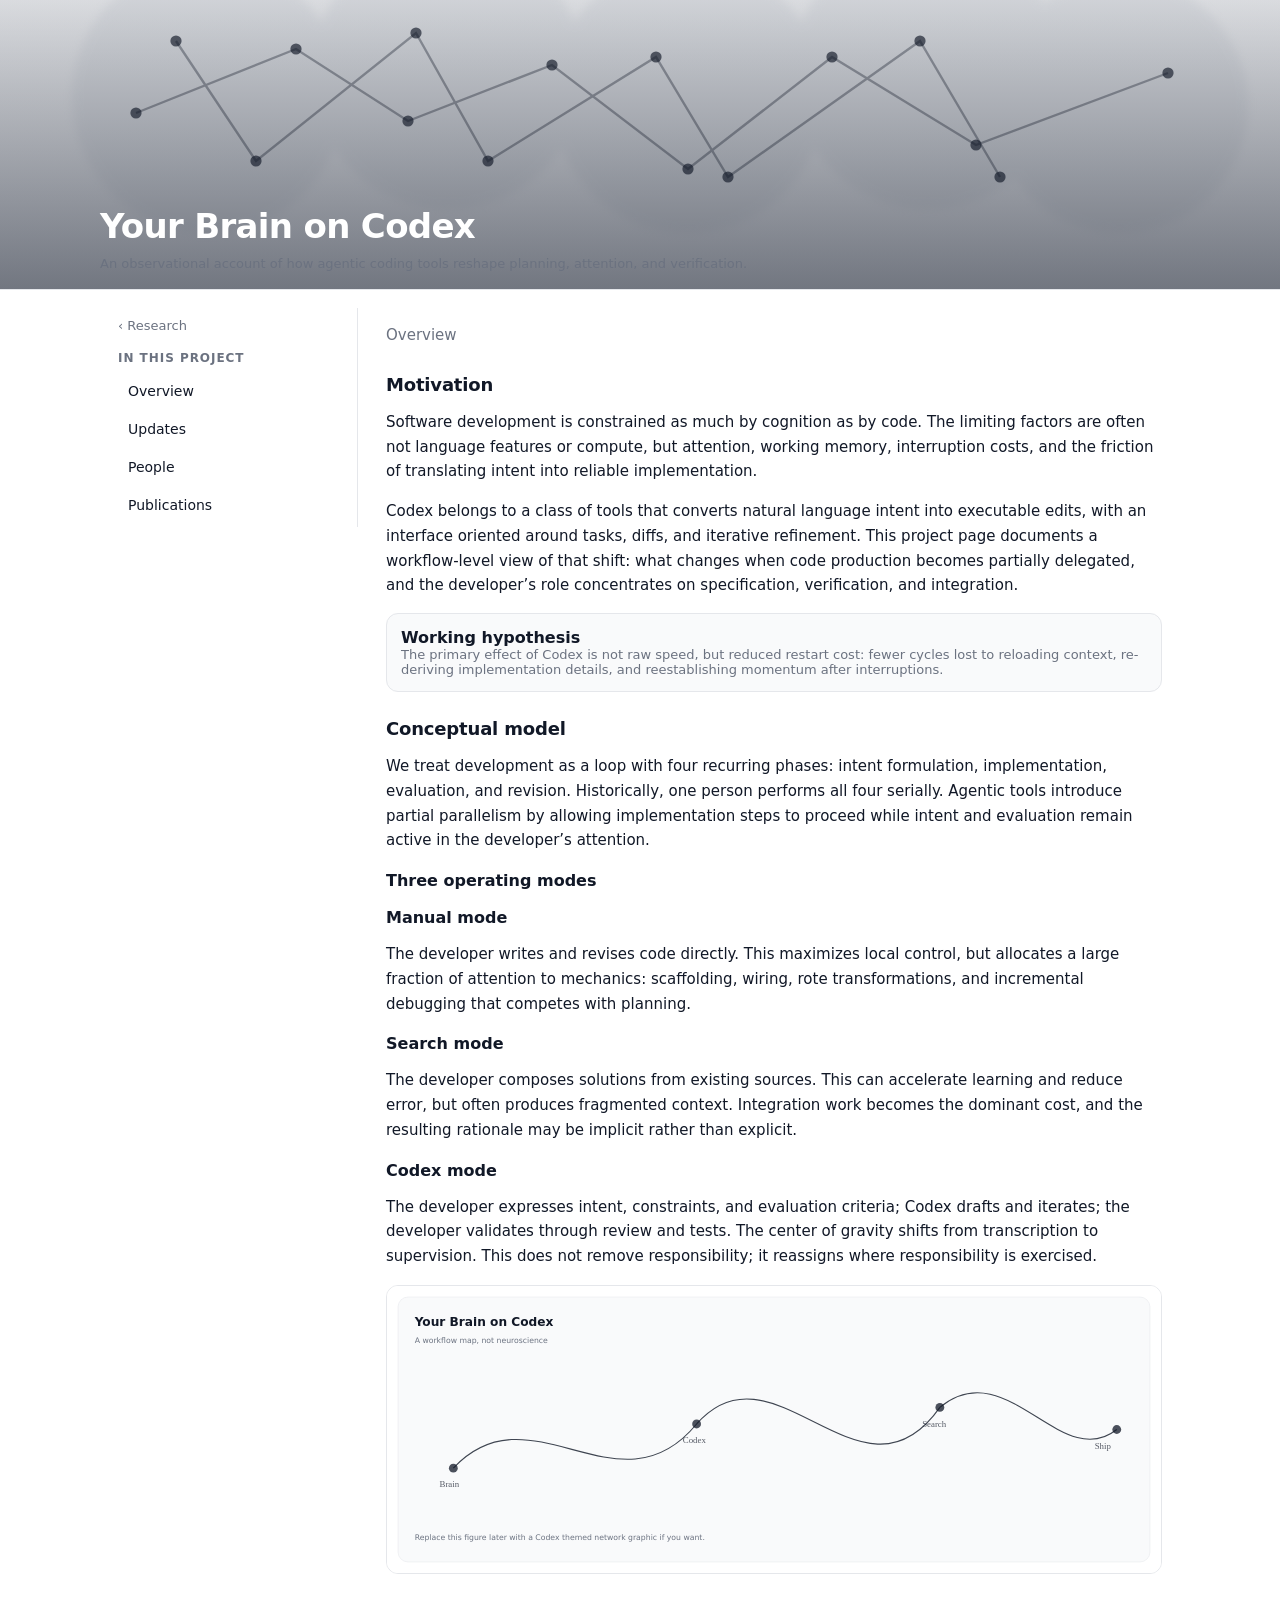
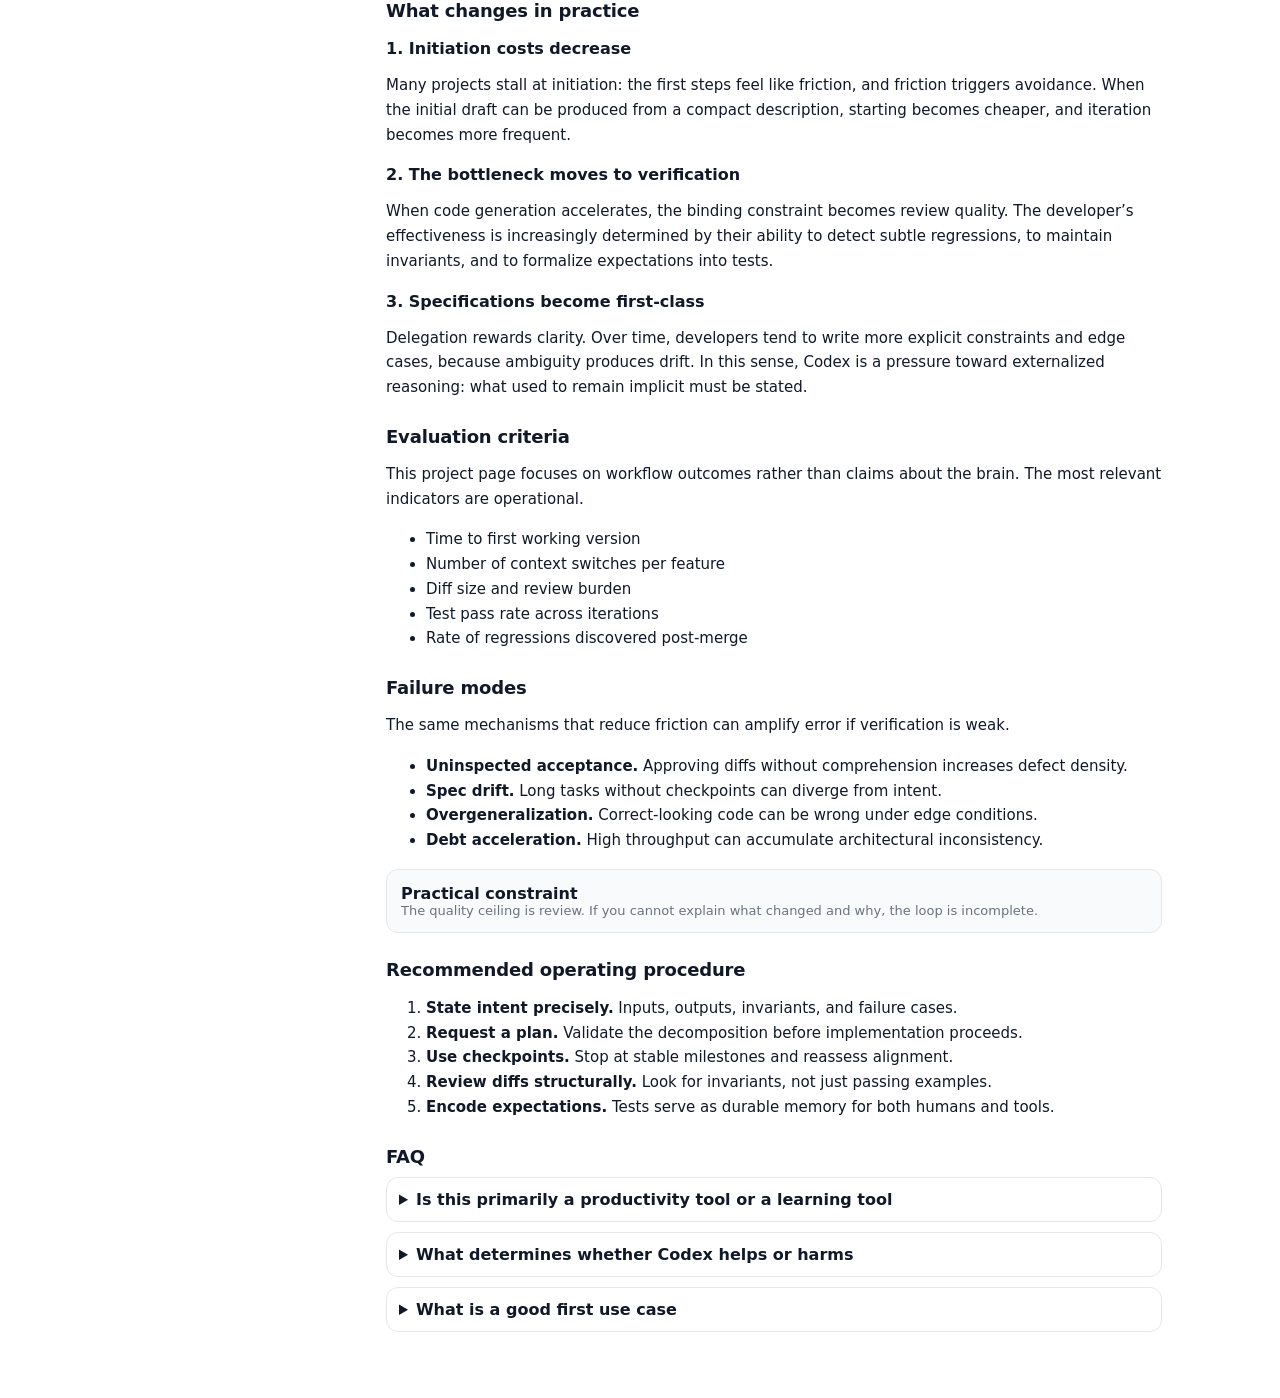
==== commit 670d6555: "Rewrite: academic MIT style copy" ====
--- a/index.html
+++ b/index.html
@@ -12,7 +12,7 @@
     <div class="overlay"></div>
     <div class="titlewrap">
       <h1>Your Brain on Codex</h1>
-      <div class="meta">A workflow essay about continuity, momentum, and finishing.</div>
+      <div class="meta">An observational account of how agentic coding tools reshape planning, attention, and verification.</div>
     </div>
   </header>
 
@@ -32,111 +32,147 @@
       <article class="content">
         <p class="small">Overview</p>
 
-        <h2>Your brain has two problems: friction and drift</h2>
+        <h2>Motivation</h2>
         <p>
-          Most people think software gets hard because the code is hard. That is only half true. The other half is human.
-          The real bottlenecks are the ones you feel: you lose momentum, you forget what you were doing, you hesitate to start,
-          you get interrupted, you reopen a file and the thread is gone.
+          Software development is constrained as much by cognition as by code. The limiting factors are often not
+          language features or compute, but attention, working memory, interruption costs, and the friction of
+          translating intent into reliable implementation.
         </p>
         <p>
-          Codex changes that. Not by making you smarter, and not by replacing you. It changes the shape of effort.
-          It turns a lot of work that used to be manual, slow, and fragile into work that is fast, inspectable, and repeatable.
-          When the loop gets tighter, your thinking gets cleaner.
+          Codex belongs to a class of tools that converts natural language intent into executable edits, with an interface
+          oriented around tasks, diffs, and iterative refinement. This project page documents a workflow-level view of that
+          shift: what changes when code production becomes partially delegated, and the developer’s role concentrates on
+          specification, verification, and integration.
         </p>
 
         <div class="callout">
-          <div><strong>Claim</strong></div>
+          <div><strong>Working hypothesis</strong></div>
           <div class="small">
-            The main benefit of Codex is not speed. It is continuity. It keeps the thread of your intention alive long enough for you to finish.
+            The primary effect of Codex is not raw speed, but reduced restart cost: fewer cycles lost to reloading context,
+            re-deriving implementation details, and reestablishing momentum after interruptions.
           </div>
         </div>
 
-        <h2>What Codex does to the workflow</h2>
+        <h2>Conceptual model</h2>
         <p>
-          Traditional coding is a single lane road. You are the planner, the typist, the debugger, the tester, and the reviewer.
-          That sounds pure, but it forces constant context switching. You pay restart costs all day.
-        </p>
-        <p>
-          Codex introduces parallelism. You keep your mind on the higher level decision while the system pushes implementation forward.
-          It is closer to how a small team works, except the junior never gets tired and never forgets what you just asked.
+          We treat development as a loop with four recurring phases: intent formulation, implementation, evaluation, and
+          revision. Historically, one person performs all four serially. Agentic tools introduce partial parallelism by
+          allowing implementation steps to proceed while intent and evaluation remain active in the developer’s attention.
         </p>
 
-        <h3>Three modes</h3>
+        <h3>Three operating modes</h3>
 
-        <h3>1) Manual mode</h3>
+        <h3>Manual mode</h3>
         <p>
-          You write everything yourself. You keep total control, but you spend a huge percentage of the day on mechanical steps:
-          wiring, renaming, adapting patterns you already know, repeating setup across projects.
+          The developer writes and revises code directly. This maximizes local control, but allocates a large fraction of
+          attention to mechanics: scaffolding, wiring, rote transformations, and incremental debugging that competes with
+          planning.
         </p>
 
-        <h3>2) Search mode</h3>
+        <h3>Search mode</h3>
         <p>
-          You pull examples from docs and repos, then stitch. Powerful but scattered. You still do the integration labor,
-          and the mental overhead is high.
+          The developer composes solutions from existing sources. This can accelerate learning and reduce error, but often
+          produces fragmented context. Integration work becomes the dominant cost, and the resulting rationale may be
+          implicit rather than explicit.
         </p>
 
-        <h3>3) Codex mode</h3>
+        <h3>Codex mode</h3>
         <p>
-          You describe the result, Codex drafts the path, and you steer through review.
-          The work shifts away from typing and toward judgment: constraints, tradeoffs, failure modes, and taste.
+          The developer expresses intent, constraints, and evaluation criteria; Codex drafts and iterates; the developer
+          validates through review and tests. The center of gravity shifts from transcription to supervision. This does not
+          remove responsibility; it reassigns where responsibility is exercised.
         </p>
 
         <div class="figure">
           <img src="./assets/img/figure.svg" alt="Workflow figure" />
         </div>
 
-        <h2>The psychological shift: starting becomes cheap</h2>
+        <h2>What changes in practice</h2>
+
+        <h3>1. Initiation costs decrease</h3>
         <p>
-          Starting is where most projects die. People do not fail because they are incapable.
-          They fail because the first 30 minutes feel like friction, and friction triggers avoidance.
-          Codex lowers the price of starting by letting you begin at the level of intent.
-        </p>
-        <p>
-          If you start faster, you iterate more. If you iterate more, you correct sooner. If you correct sooner, you ship.
+          Many projects stall at initiation: the first steps feel like friction, and friction triggers avoidance.
+          When the initial draft can be produced from a compact description, starting becomes cheaper, and iteration becomes
+          more frequent.
         </p>
 
-        <h2>Where it helps most</h2>
+        <h3>2. The bottleneck moves to verification</h3>
+        <p>
+          When code generation accelerates, the binding constraint becomes review quality. The developer’s effectiveness is
+          increasingly determined by their ability to detect subtle regressions, to maintain invariants, and to formalize
+          expectations into tests.
+        </p>
+
+        <h3>3. Specifications become first-class</h3>
+        <p>
+          Delegation rewards clarity. Over time, developers tend to write more explicit constraints and edge cases, because
+          ambiguity produces drift. In this sense, Codex is a pressure toward externalized reasoning: what used to remain
+          implicit must be stated.
+        </p>
+
+        <h2>Evaluation criteria</h2>
+        <p>
+          This project page focuses on workflow outcomes rather than claims about the brain. The most relevant indicators
+          are operational.
+        </p>
         <ul>
-          <li><strong>Boilerplate without boredom.</strong> Scaffolding, wiring, conversions, tests.</li>
-          <li><strong>Momentum preservation.</strong> Fewer stalls, fewer abandoned branches.</li>
-          <li><strong>Turning vague into concrete.</strong> A rough idea becomes a first implementation you can react to.</li>
-          <li><strong>Scope compression.</strong> Try two approaches quickly, choose with evidence.</li>
+          <li>Time to first working version</li>
+          <li>Number of context switches per feature</li>
+          <li>Diff size and review burden</li>
+          <li>Test pass rate across iterations</li>
+          <li>Rate of regressions discovered post-merge</li>
         </ul>
 
-        <h2>Where it hurts if you get lazy</h2>
+        <h2>Failure modes</h2>
+        <p>
+          The same mechanisms that reduce friction can amplify error if verification is weak.
+        </p>
         <ul>
-          <li><strong>Blind approval.</strong> If you accept diffs you do not understand, debt grows fast.</li>
-          <li><strong>Overconfidence.</strong> Compiles is not correctness.</li>
-          <li><strong>Spec drift.</strong> Long tasks without checkpoints wander unless you steer.</li>
+          <li><strong>Uninspected acceptance.</strong> Approving diffs without comprehension increases defect density.</li>
+          <li><strong>Spec drift.</strong> Long tasks without checkpoints can diverge from intent.</li>
+          <li><strong>Overgeneralization.</strong> Correct-looking code can be wrong under edge conditions.</li>
+          <li><strong>Debt acceleration.</strong> High throughput can accumulate architectural inconsistency.</li>
         </ul>
 
         <div class="callout">
-          <div><strong>Rule</strong></div>
-          <div class="small">If you cannot explain what the diff does, you are not done. You are gambling.</div>
+          <div><strong>Practical constraint</strong></div>
+          <div class="small">
+            The quality ceiling is review. If you cannot explain what changed and why, the loop is incomplete.
+          </div>
         </div>
 
-        <h2>How to use Codex without becoming a passenger</h2>
+        <h2>Recommended operating procedure</h2>
         <ol>
-          <li><strong>State intent.</strong> Inputs, outputs, constraints, edge cases.</li>
-          <li><strong>Ask for a plan first.</strong> Then correct the plan.</li>
-          <li><strong>Use checkpoints.</strong> Stop after tests, after API layer, after UI wiring.</li>
-          <li><strong>Review diffs like money is on the line.</strong></li>
-          <li><strong>Lock it with tests.</strong> Tests are the memory that survives your day.</li>
+          <li><strong>State intent precisely.</strong> Inputs, outputs, invariants, and failure cases.</li>
+          <li><strong>Request a plan.</strong> Validate the decomposition before implementation proceeds.</li>
+          <li><strong>Use checkpoints.</strong> Stop at stable milestones and reassess alignment.</li>
+          <li><strong>Review diffs structurally.</strong> Look for invariants, not just passing examples.</li>
+          <li><strong>Encode expectations.</strong> Tests serve as durable memory for both humans and tools.</li>
         </ol>
 
         <h2>FAQ</h2>
         <div class="faq">
           <details>
-            <summary>Does Codex make you lazy</summary>
-            <p>It can, if you let it. The healthier pattern is spending effort where it matters. Typing less is not thinking less.</p>
+            <summary>Is this primarily a productivity tool or a learning tool</summary>
+            <p>
+              Both. In the short term it reduces mechanical effort. Over time it can improve habits around specification and
+              verification, if the developer treats review and testing as non-negotiable.
+            </p>
           </details>
+
           <details>
-            <summary>Best first task to delegate</summary>
-            <p>Something you already understand but do not want to do: refactoring, wiring, tests, setup. You will judge quality fast.</p>
+            <summary>What determines whether Codex helps or harms</summary>
+            <p>
+              The rigor of evaluation. Delegation increases throughput; evaluation determines correctness.
+            </p>
           </details>
+
           <details>
-            <summary>Main skill Codex demands</summary>
-            <p>Specifying and reviewing. Clear constraints and ruthless diff review.</p>
+            <summary>What is a good first use case</summary>
+            <p>
+              Tasks with clear success criteria and low ambiguity, such as scaffolding, refactors with tests, migrations, and
+              adding test coverage for existing behavior.
+            </p>
           </details>
         </div>
       </article>
